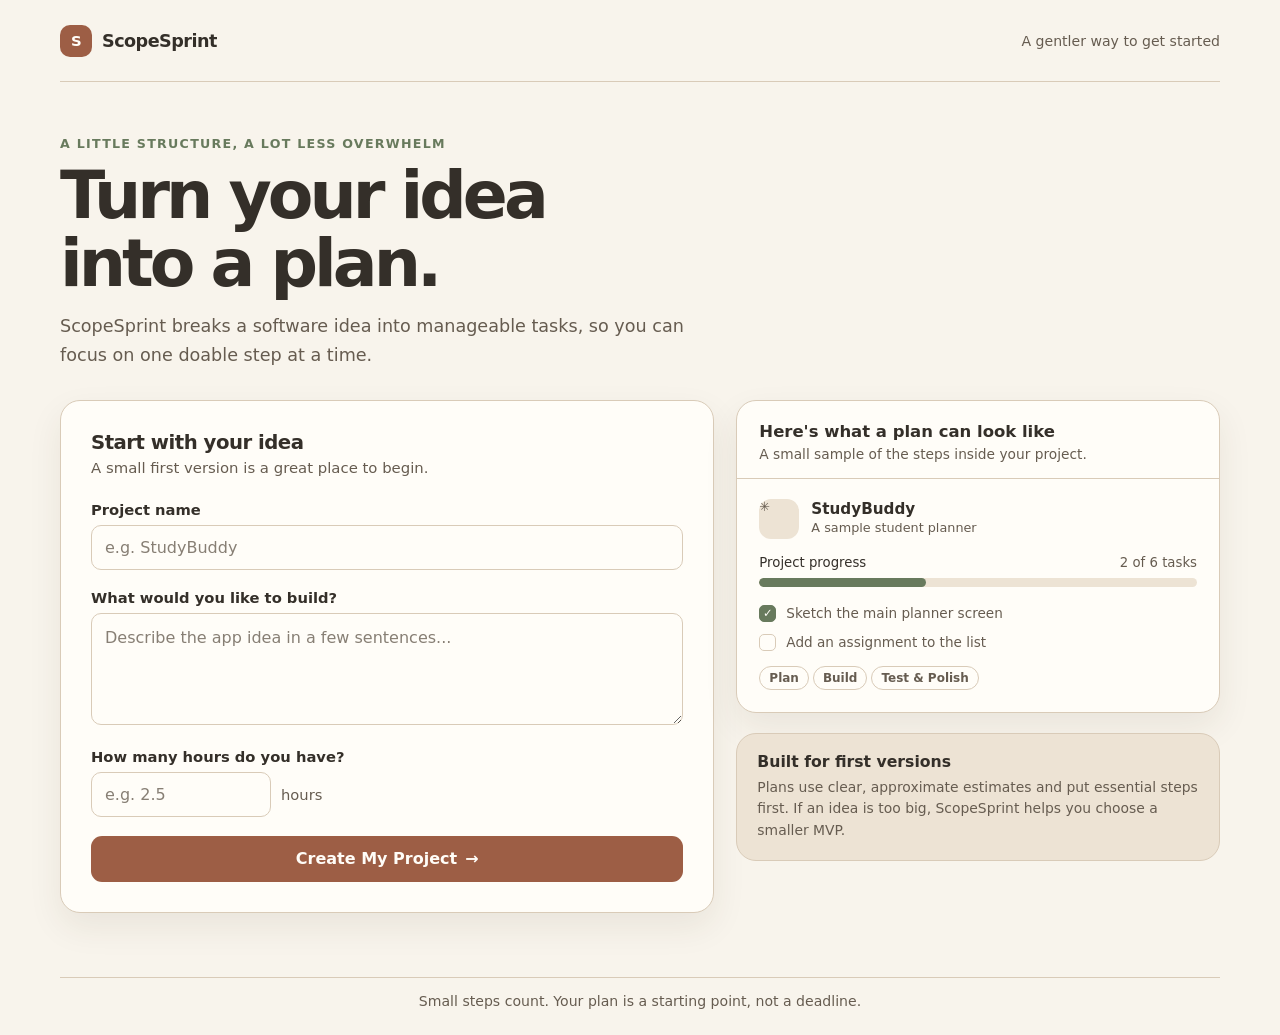
==== index.html @ ca7b1995 "Checkpoint ScopeSprint work before restart" ====
<!doctype html>
<html lang="en">
<head>
  <meta charset="utf-8">
  <meta name="viewport" content="width=device-width, initial-scale=1">
  <meta name="theme-color" content="#f8f4ec">
  <meta name="description" content="Turn a beginner web app idea into a manageable, time-aware project plan.">
  <title>ScopeSprint — Turn your idea into a plan</title>
  <link rel="stylesheet" href="styles.css">
  <script type="module" src="js/app.js"></script>
</head>
<body>
  <div class="app-shell">
    <header class="site-header">
      <a class="brand" href="#dashboard" aria-label="ScopeSprint dashboard">
        <span class="brand-mark" aria-hidden="true">S</span>
        <span>ScopeSprint</span>
      </a>
      <span class="header-note">A gentler way to get started</span>
    </header>
    <main id="app" class="main-content" tabindex="-1" aria-live="polite"></main>
    <footer class="site-footer">Small steps count. Your plan is a starting point, not a deadline.</footer>
  </div>
</body>
</html>
---- styles.css ----
:root {
  color-scheme: light;
  --bg: #F8F4EC;
  --surface: #FFFDF8;
  --surface-raised: #EDE3D4;
  --text: #342F29;
  --muted: #665C50;
  --border: #D9CBB8;
  --primary: #9D5E45;
  --primary-hover: #874B35;
  --primary-contrast: #FFFDF8;
  --sage: #687A5D;
  --danger: #9A3E32;
  --danger-surface: #F5E5DF;
  --focus: #6B7F59;
  --shadow: 0 14px 34px rgb(67 51 31 / 8%);
  font-family: Inter, ui-sans-serif, system-ui, -apple-system, BlinkMacSystemFont, "Segoe UI", sans-serif;
  color: var(--text);
  background: var(--bg);
  font-synthesis: none;
  text-rendering: optimizeLegibility;
}

* { box-sizing: border-box; }
body { margin: 0; min-width: 320px; background: var(--bg); color: var(--text); }
button, input, textarea { font: inherit; }
button { cursor: pointer; }
a { color: inherit; }
.app-shell { width: min(1160px, calc(100% - 40px)); margin: 0 auto; }
.site-header { min-height: 82px; display: flex; align-items: center; justify-content: space-between; gap: 20px; border-bottom: 1px solid var(--border); }
.brand { display: inline-flex; align-items: center; gap: 10px; text-decoration: none; font-size: 1.1rem; font-weight: 800; letter-spacing: -.03em; }
.brand-mark { width: 32px; height: 32px; display: grid; place-items: center; border-radius: 10px; background: var(--primary); color: var(--primary-contrast); font-size: .93rem; }
.header-note, .site-footer { color: var(--muted); font-size: .88rem; }
.main-content { min-height: calc(100vh - 150px); padding: 54px 0 64px; }
.hero { max-width: 710px; margin-bottom: 30px; }
.eyebrow { margin: 0 0 10px; color: var(--sage); font-size: .79rem; font-weight: 800; letter-spacing: .1em; text-transform: uppercase; }
h1, h2, h3, p { margin-top: 0; }
h1 { margin-bottom: 14px; font-size: clamp(2.25rem, 6vw, 4.15rem); line-height: 1.03; letter-spacing: -.06em; }
.hero-copy { max-width: 640px; color: var(--muted); font-size: 1.1rem; line-height: 1.65; }
.dashboard-grid { display: grid; grid-template-columns: minmax(0, 1.15fr) minmax(280px, .85fr); align-items: start; gap: 22px; }
.panel { border: 1px solid var(--border); border-radius: 20px; background: var(--surface); box-shadow: var(--shadow); }
.form-panel { padding: clamp(20px, 3vw, 30px); }
.panel-title { margin-bottom: 5px; font-size: 1.23rem; letter-spacing: -.025em; }
.panel-intro { margin-bottom: 24px; color: var(--muted); font-size: .93rem; }
.field { margin: 0 0 19px; }
.field label { display: block; margin-bottom: 7px; font-size: .92rem; font-weight: 720; }
.field input, .field textarea { width: 100%; border: 1px solid var(--border); border-radius: 10px; padding: 12px 13px; background: var(--surface); color: var(--text); outline: none; transition: border-color .16s, box-shadow .16s; }
.field textarea { min-height: 112px; resize: vertical; line-height: 1.5; }
.field input::placeholder, .field textarea::placeholder { color: var(--muted); opacity: .78; }
.field input:focus, .field textarea:focus { border-color: var(--focus); box-shadow: 0 0 0 3px color-mix(in srgb, var(--focus) 22%, transparent); }
.field [aria-invalid="true"] { border-color: var(--danger); }
.field [aria-invalid="true"]:focus { box-shadow: 0 0 0 3px color-mix(in srgb, var(--danger) 20%, transparent); }
.field-error { margin: 6px 0 0; color: var(--danger); font-size: .83rem; font-weight: 650; }
.field-error[hidden] { display: none; }
.input-unit { display: flex; align-items: center; gap: 10px; }
.input-unit input { max-width: 180px; }
.unit-label { color: var(--muted); font-size: .92rem; }
.button { min-height: 46px; display: inline-flex; align-items: center; justify-content: center; gap: 8px; border: 1px solid transparent; border-radius: 11px; padding: 11px 17px; background: var(--primary); color: var(--primary-contrast); font-weight: 760; text-decoration: none; transition: background .15s, transform .15s, box-shadow .15s; }
.button:hover { transform: translateY(-1px); background: var(--primary-hover); }
.button:active { transform: translateY(0); }
.button:focus-visible, .text-button:focus-visible, .task-check:focus-visible, summary:focus-visible { outline: 3px solid var(--focus); outline-offset: 3px; }
.button:disabled { cursor: not-allowed; opacity: .55; transform: none; }
.button-full { width: 100%; }
.side-column { display: grid; gap: 20px; }
.preview-panel { overflow: hidden; }
.preview-head { padding: 21px 22px 16px; border-bottom: 1px solid var(--border); }
.preview-head h2 { margin-bottom: 5px; font-size: 1.03rem; }
.preview-head p { margin: 0; color: var(--muted); font-size: .86rem; }
.preview-content { padding: 18px 22px 22px; }
.preview-project { display: flex; align-items: center; gap: 12px; margin-bottom: 16px; }
.preview-icon { width: 40px; height: 40px; display: grid; place-items: center; flex: 0 0 auto; border-radius: 12px; background: var(--surface-raised); color: var(--sage); font-size: 1.1rem; }
.preview-project strong { display: block; font-size: .95rem; }
.preview-project span { display: block; margin-top: 2px; color: var(--muted); font-size: .8rem; }
.progress-heading { display: flex; justify-content: space-between; gap: 12px; font-size: .83rem; }
.progress-heading span:last-child { color: var(--muted); }
.progress-track { height: 9px; margin: 8px 0 18px; overflow: hidden; border-radius: 99px; background: var(--surface-raised); }
.progress-fill { width: 38%; height: 100%; border-radius: inherit; background: var(--sage); }
.mini-task { display: flex; align-items: flex-start; gap: 10px; margin: 12px 0; color: var(--muted); font-size: .85rem; }
.mini-check { width: 17px; height: 17px; display: inline-grid; flex: 0 0 auto; place-items: center; border: 1.5px solid var(--border); border-radius: 5px; color: var(--surface); font-size: .72rem; }
.mini-check.done { border-color: var(--sage); background: var(--sage); }
.stage-pill { display: inline-flex; margin: 3px 4px 0 0; border: 1px solid var(--border); border-radius: 99px; padding: 4px 9px; color: var(--muted); font-size: .75rem; font-weight: 700; }
.note-panel { padding: 18px 20px; background: var(--surface-raised); box-shadow: none; }
.note-panel h3 { margin-bottom: 6px; font-size: .98rem; }
.note-panel p { margin: 0; color: var(--muted); font-size: .87rem; line-height: 1.55; }
.plan-header { display: flex; align-items: flex-start; justify-content: space-between; gap: 18px; margin-bottom: 25px; }
.text-button { border: 0; border-radius: 8px; padding: 7px 9px; background: transparent; color: var(--primary); font-weight: 730; }
.text-button:hover { background: var(--surface-raised); }
.plan-summary { display: grid; grid-template-columns: 1fr minmax(190px, .55fr); gap: 22px; padding: 21px; margin-bottom: 25px; }
.plan-summary h2 { margin: 0 0 7px; font-size: 1rem; }
.plan-summary p { margin-bottom: 0; color: var(--muted); line-height: 1.55; }
.plan-progress { align-self: center; }
.plan-progress .progress-track { height: 11px; margin-bottom: 7px; }
.plan-progress-note { color: var(--muted); font-size: .82rem; }
.scope-panel { padding: 22px; margin-bottom: 25px; border-color: color-mix(in srgb, var(--sage) 45%, var(--border)); }
.scope-panel h2 { margin-bottom: 6px; font-size: 1.18rem; }
.scope-intro { color: var(--muted); font-size: .92rem; }
.scope-columns { display: grid; grid-template-columns: repeat(3, 1fr); gap: 12px; margin-top: 16px; }
.scope-card { border: 1px solid var(--border); border-radius: 13px; padding: 14px; background: var(--surface); }
.scope-card h3 { margin-bottom: 8px; font-size: .87rem; }
.scope-card p, .scope-card li { color: var(--muted); font-size: .82rem; line-height: 1.5; overflow-wrap: anywhere; }
.scope-card ul { margin: 0; padding-left: 17px; }
.plan-note { margin: 0 0 20px; color: var(--muted); font-size: .85rem; }
.stage { margin: 16px 0; overflow: hidden; }
.stage summary { display: flex; align-items: center; justify-content: space-between; gap: 16px; cursor: pointer; list-style: none; padding: 18px 20px; }
.stage summary::-webkit-details-marker { display: none; }
.stage summary:after { content: "+"; color: var(--primary); font-size: 1.25rem; font-weight: 700; }
.stage[open] summary:after { content: "−"; }
.stage-title { font-weight: 780; }
.stage-count { margin-left: 8px; color: var(--muted); font-size: .82rem; font-weight: 550; }
.stage-tasks { padding: 0 13px 12px; }
.task-card { display: grid; grid-template-columns: 23px minmax(0,1fr) auto; align-items: start; gap: 10px; border-top: 1px solid var(--border); padding: 15px 7px; }
.task-check { width: 19px; height: 19px; margin: 2px 0 0; accent-color: var(--sage); cursor: pointer; }
.task-title { margin: 0; font-size: .94rem; font-weight: 720; }
.task-card.is-complete .task-title { color: var(--muted); text-decoration: line-through; text-decoration-thickness: 1px; }
.task-description { margin: 5px 0 0; color: var(--muted); font-size: .86rem; line-height: 1.5; }
.task-time { color: var(--muted); font-size: .78rem; white-space: nowrap; }
.task-details { margin-top: 8px; }
.task-details summary { display: inline; padding: 0; color: var(--primary); font-size: .81rem; font-weight: 700; }
.task-details summary:after { content: ""; }
.task-criteria { margin: 7px 0 0; color: var(--muted); font-size: .82rem; }
.empty-note { padding: 14px; color: var(--muted); }
.site-footer { padding: 15px 0 26px; border-top: 1px solid var(--border); text-align: center; }

@media (max-width: 820px) {
  .dashboard-grid { grid-template-columns: 1fr; }
  .side-column { grid-template-columns: 1fr 1fr; align-items: stretch; }
}
@media (max-width: 640px) {
  .app-shell { width: min(100% - 26px, 1160px); }
  .site-header { min-height: 68px; }
  .header-note { font-size: .75rem; }
  .main-content { min-height: calc(100vh - 130px); padding: 36px 0 44px; }
  .side-column { grid-template-columns: 1fr; }
  .plan-header { display: block; }
  .plan-header .text-button { margin-bottom: 12px; }
  .plan-summary { grid-template-columns: 1fr; }
  .scope-columns { grid-template-columns: 1fr; }
  .task-card { grid-template-columns: 23px minmax(0,1fr); }
  .task-time { grid-column: 2; grid-row: 2; }
}
@media (prefers-reduced-motion: reduce) {
  *, *::before, *::after { scroll-behavior: auto !important; transition-duration: .01ms !important; animation-duration: .01ms !important; }
}
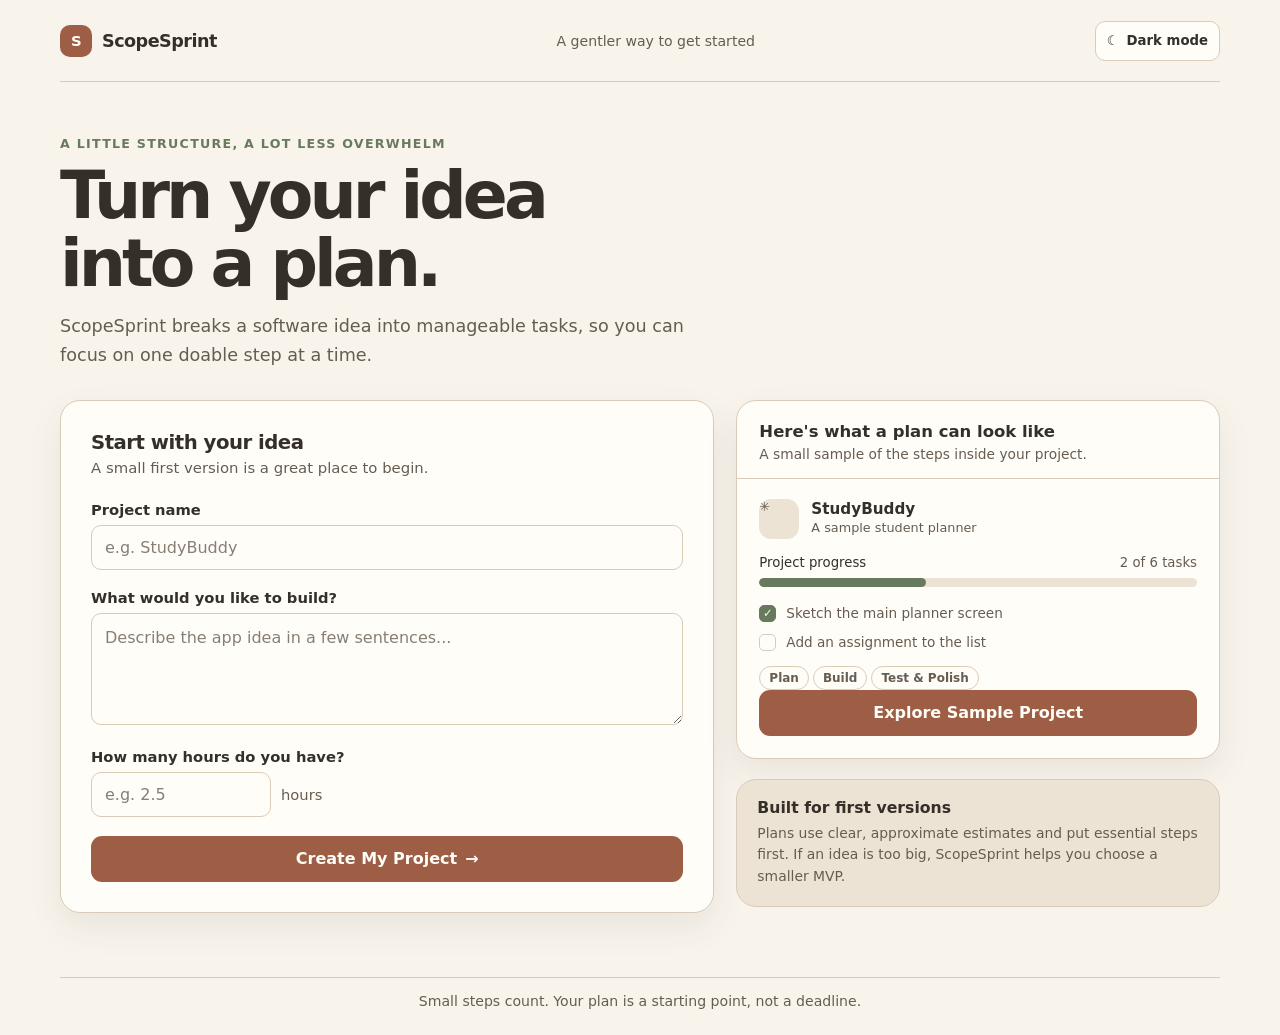
==== commit 77b5dd63: "Add the resettable sample and responsive themes" ====
--- a/index.html
+++ b/index.html
@@ -17,6 +17,7 @@
         <span>ScopeSprint</span>
       </a>
       <span class="header-note">A gentler way to get started</span>
+      <button class="theme-toggle" id="theme-toggle" type="button" aria-label="Switch theme" aria-pressed="false"><span aria-hidden="true">☾</span><span>Dark mode</span></button>
     </header>
     <main id="app" class="main-content" tabindex="-1" aria-live="polite"></main>
     <footer class="site-footer">Small steps count. Your plan is a starting point, not a deadline.</footer>
--- a/styles.css
+++ b/styles.css
@@ -21,6 +21,24 @@
   text-rendering: optimizeLegibility;
 }
 
+:root[data-theme="dark"] {
+  color-scheme: dark;
+  --bg: #111827;
+  --surface: #1B2638;
+  --surface-raised: #273449;
+  --text: #E8EDF4;
+  --muted: #A6B3C5;
+  --border: #39475B;
+  --primary: #8AAED0;
+  --primary-hover: #A4C1DE;
+  --primary-contrast: #111827;
+  --sage: #91B59A;
+  --danger: #F0A89B;
+  --danger-surface: #3B2930;
+  --focus: #A4C1DE;
+  --shadow: 0 14px 34px rgb(0 0 0 / 20%);
+}
+
 * { box-sizing: border-box; }
 body { margin: 0; min-width: 320px; background: var(--bg); color: var(--text); }
 button, input, textarea { font: inherit; }
@@ -28,6 +46,9 @@
 a { color: inherit; }
 .app-shell { width: min(1160px, calc(100% - 40px)); margin: 0 auto; }
 .site-header { min-height: 82px; display: flex; align-items: center; justify-content: space-between; gap: 20px; border-bottom: 1px solid var(--border); }
+.theme-toggle { min-height: 40px; display: inline-flex; align-items: center; gap: 8px; border: 1px solid var(--border); border-radius: 10px; padding: 7px 11px; background: var(--surface); color: var(--text); font-size: .83rem; font-weight: 700; }
+.theme-toggle:hover { background: var(--surface-raised); }
+.theme-toggle:focus-visible, .small-button:focus-visible, .task-action:focus-visible, .text-button:focus-visible { outline: 3px solid var(--focus); outline-offset: 3px; }
 .brand { display: inline-flex; align-items: center; gap: 10px; text-decoration: none; font-size: 1.1rem; font-weight: 800; letter-spacing: -.03em; }
 .brand-mark { width: 32px; height: 32px; display: grid; place-items: center; border-radius: 10px; background: var(--primary); color: var(--primary-contrast); font-size: .93rem; }
 .header-note, .site-footer { color: var(--muted); font-size: .88rem; }
@@ -79,6 +100,14 @@
 .mini-check { width: 17px; height: 17px; display: inline-grid; flex: 0 0 auto; place-items: center; border: 1.5px solid var(--border); border-radius: 5px; color: var(--surface); font-size: .72rem; }
 .mini-check.done { border-color: var(--sage); background: var(--sage); }
 .stage-pill { display: inline-flex; margin: 3px 4px 0 0; border: 1px solid var(--border); border-radius: 99px; padding: 4px 9px; color: var(--muted); font-size: .75rem; font-weight: 700; }
+.sample-badge { display: inline-flex; align-items: center; border: 1px solid var(--border); border-radius: 99px; padding: 5px 10px; background: var(--surface-raised); color: var(--text); font-size: .76rem; font-weight: 750; }
+.sample-actions { display: flex; flex-wrap: wrap; gap: 10px; padding: 15px; margin: 0 0 17px; border: 1px solid var(--border); border-radius: 15px; background: var(--surface-raised); }
+.sample-task-topline { display: flex; align-items: center; gap: 8px; margin-bottom: 5px; }
+.priority-pill { display: inline-flex; border: 1px solid var(--border); border-radius: 99px; padding: 3px 8px; color: var(--muted); font-size: .7rem; font-weight: 760; }
+.priority-pill[data-priority="High"] { color: var(--primary); }
+.sample-overview { margin-bottom: 22px; border-left: 4px solid var(--sage); }
+.sample-overview h2 { font-size: .95rem; }
+.sample-goal { margin-top: 11px !important; }
 .note-panel { padding: 18px 20px; background: var(--surface-raised); box-shadow: none; }
 .note-panel h3 { margin-bottom: 6px; font-size: .98rem; }
 .note-panel p { margin: 0; color: var(--muted); font-size: .87rem; line-height: 1.55; }
@@ -120,21 +149,78 @@
 .task-criteria { margin: 7px 0 0; color: var(--muted); font-size: .82rem; }
 .empty-note { padding: 14px; color: var(--muted); }
 .site-footer { padding: 15px 0 26px; border-top: 1px solid var(--border); text-align: center; }
+.storage-notice, .scope-warning { border: 1px solid var(--danger); border-radius: 12px; padding: 12px 15px; background: var(--danger-surface); color: var(--text); line-height: 1.5; }
+.continue-panel { display: flex; align-items: center; justify-content: space-between; gap: 22px; padding: 20px 22px; margin-bottom: 28px; }
+.continue-panel h2 { margin: 0 0 5px; font-size: 1.3rem; }
+.continue-panel p:not(.eyebrow) { margin: 0; color: var(--muted); font-size: .88rem; }
+.continue-panel .progress-track { width: min(440px, 100%); margin: 12px 0 0; }
+.projects-section { margin-top: 40px; }
+.section-heading { display: flex; align-items: end; justify-content: space-between; margin-bottom: 15px; }
+.section-heading .eyebrow { margin-bottom: 4px; }
+.section-heading h2 { margin: 0; font-size: 1.45rem; }
+.section-heading > span { color: var(--muted); font-size: .85rem; }
+.project-grid { display: grid; grid-template-columns: repeat(2, minmax(0,1fr)); gap: 15px; }
+.project-card { padding: 18px; box-shadow: none; }
+.project-card-heading { display: flex; align-items: start; justify-content: space-between; gap: 12px; }
+.project-card h3 { margin: 0 0 5px; font-size: 1rem; }
+.project-card-heading p { display: -webkit-box; overflow: hidden; -webkit-box-orient: vertical; -webkit-line-clamp: 2; margin: 0; color: var(--muted); font-size: .83rem; line-height: 1.45; overflow-wrap: anywhere; }
+.project-percent { border-radius: 99px; padding: 5px 9px; background: var(--surface-raised); font-size: .78rem; font-weight: 750; }
+.project-card .progress-track { margin: 14px 0 8px; }
+.project-card-footer { display: flex; justify-content: space-between; gap: 12px; color: var(--muted); font-size: .78rem; }
+.project-open { width: 100%; margin-top: 15px; }
+.project-name-edit, .task-heading { display: flex; align-items: center; gap: 10px; }
+.project-name-edit h2 { margin: 0 0 7px; }
+.task-heading { justify-content: space-between; }
+.task-action { border: 0; border-radius: 7px; padding: 4px 7px; background: transparent; color: var(--primary); font-size: .76rem; font-weight: 700; }
+.task-action:hover, .text-button:hover { background: var(--surface-raised); }
+.task-edit-form, .inline-name-form { display: flex; align-items: center; flex-wrap: wrap; gap: 8px; }
+.task-edit-form input, .inline-name-form input, .add-task-panel input, .add-task-panel textarea, .add-task-panel select { min-width: 0; border: 1px solid var(--border); border-radius: 9px; padding: 10px 11px; background: var(--surface); color: var(--text); }
+.task-edit-form input { flex: 1; }
+.inline-name-form { margin-top: 10px; }
+.inline-name-form label { flex-basis: 100%; font-size: .85rem; font-weight: 700; }
+.inline-name-form input { flex: 1; }
+.small-button { min-height: 37px; border: 1px solid transparent; border-radius: 9px; padding: 7px 12px; background: var(--primary); color: var(--primary-contrast); font: inherit; font-size: .82rem; font-weight: 740; cursor: pointer; }
+.small-button:hover { background: var(--primary-hover); }
+.small-text-button { font-size: .82rem; }
+.task-main { min-width: 0; }
+.task-main .task-title { overflow-wrap: anywhere; }
+.task-edit-form .field-error { flex-basis: 100%; }
+.add-task-panel { padding: clamp(19px, 3vw, 26px); margin-top: 24px; }
+.add-task-panel h2 { margin: 0 0 5px; font-size: 1.2rem; }
+.add-task-panel .panel-intro { margin-bottom: 18px; }
+.add-task-panel form { display: grid; grid-template-columns: repeat(2, minmax(0,1fr)); gap: 0 16px; }
+.add-task-panel .field { margin-bottom: 13px; }
+.add-task-panel .field input, .add-task-panel .field textarea, .add-task-panel .field select { width: 100%; }
+.add-task-panel .input-unit input { flex: 1; }
+.add-task-panel .input-unit select { width: auto; }
+.add-task-panel form > button { align-self: end; margin-bottom: 13px; }
+.optional-label, .empty-stage { color: var(--muted); font-size: .82rem; font-weight: 450; }
+.empty-stage { margin: 0; padding: 15px 7px 5px; }
+.plan-footer-action { margin-top: 17px; }
+.sr-only { position: absolute; width: 1px; height: 1px; padding: 0; margin: -1px; overflow: hidden; clip: rect(0,0,0,0); white-space: nowrap; border: 0; }
+.task-edit-form [aria-invalid="true"], .add-task-panel [aria-invalid="true"], .inline-name-form [aria-invalid="true"] { border-color: var(--danger); }
+[hidden] { display: none !important; }
 
 @media (max-width: 820px) {
   .dashboard-grid { grid-template-columns: 1fr; }
   .side-column { grid-template-columns: 1fr 1fr; align-items: stretch; }
+  .continue-panel { align-items: start; flex-direction: column; }
 }
 @media (max-width: 640px) {
   .app-shell { width: min(100% - 26px, 1160px); }
   .site-header { min-height: 68px; }
   .header-note { font-size: .75rem; }
+  .site-header { flex-wrap: wrap; padding: 9px 0; }
+  .theme-toggle { min-height: 37px; padding: 6px 9px; font-size: .76rem; }
   .main-content { min-height: calc(100vh - 130px); padding: 36px 0 44px; }
   .side-column { grid-template-columns: 1fr; }
   .plan-header { display: block; }
   .plan-header .text-button { margin-bottom: 12px; }
   .plan-summary { grid-template-columns: 1fr; }
   .scope-columns { grid-template-columns: 1fr; }
+  .project-grid, .add-task-panel form { grid-template-columns: 1fr; }
+  .project-card-footer { flex-direction: column; gap: 3px; }
+  .continue-panel .button { width: 100%; }
   .task-card { grid-template-columns: 23px minmax(0,1fr); }
   .task-time { grid-column: 2; grid-row: 2; }
 }
